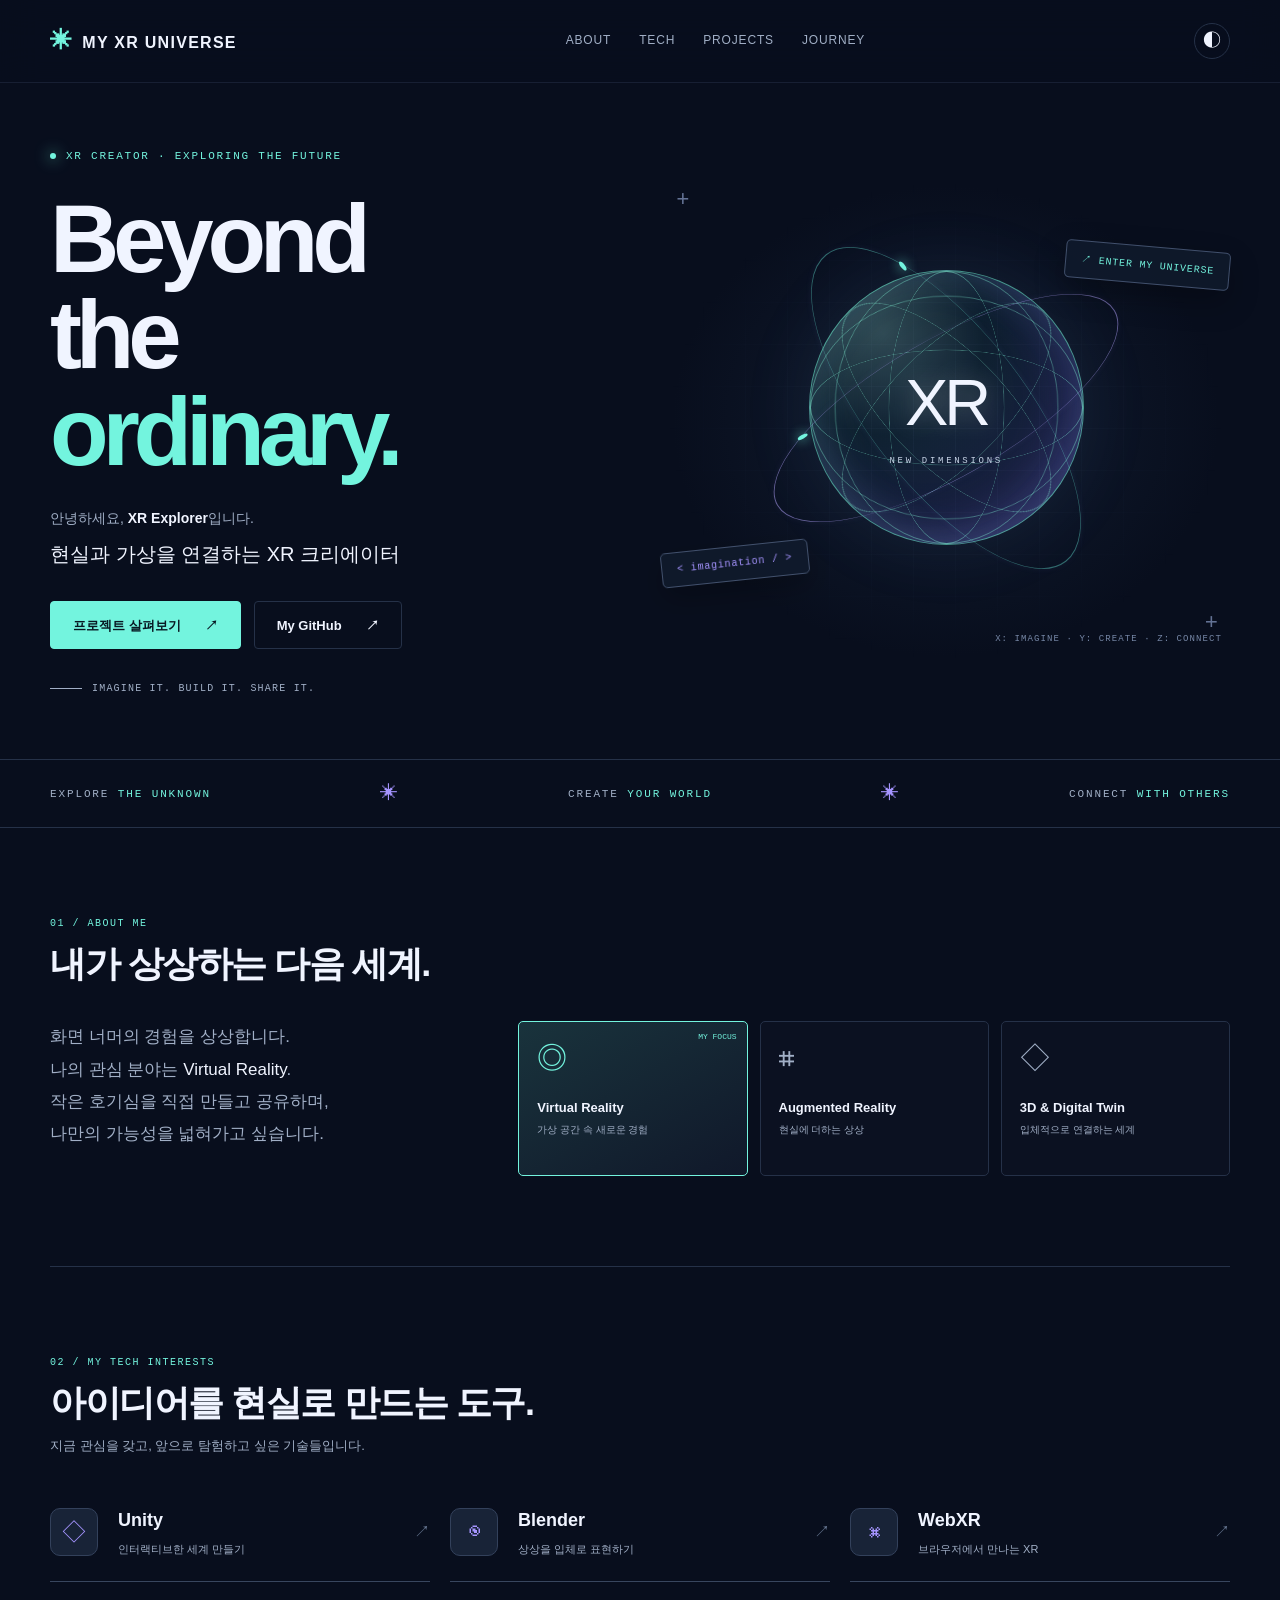
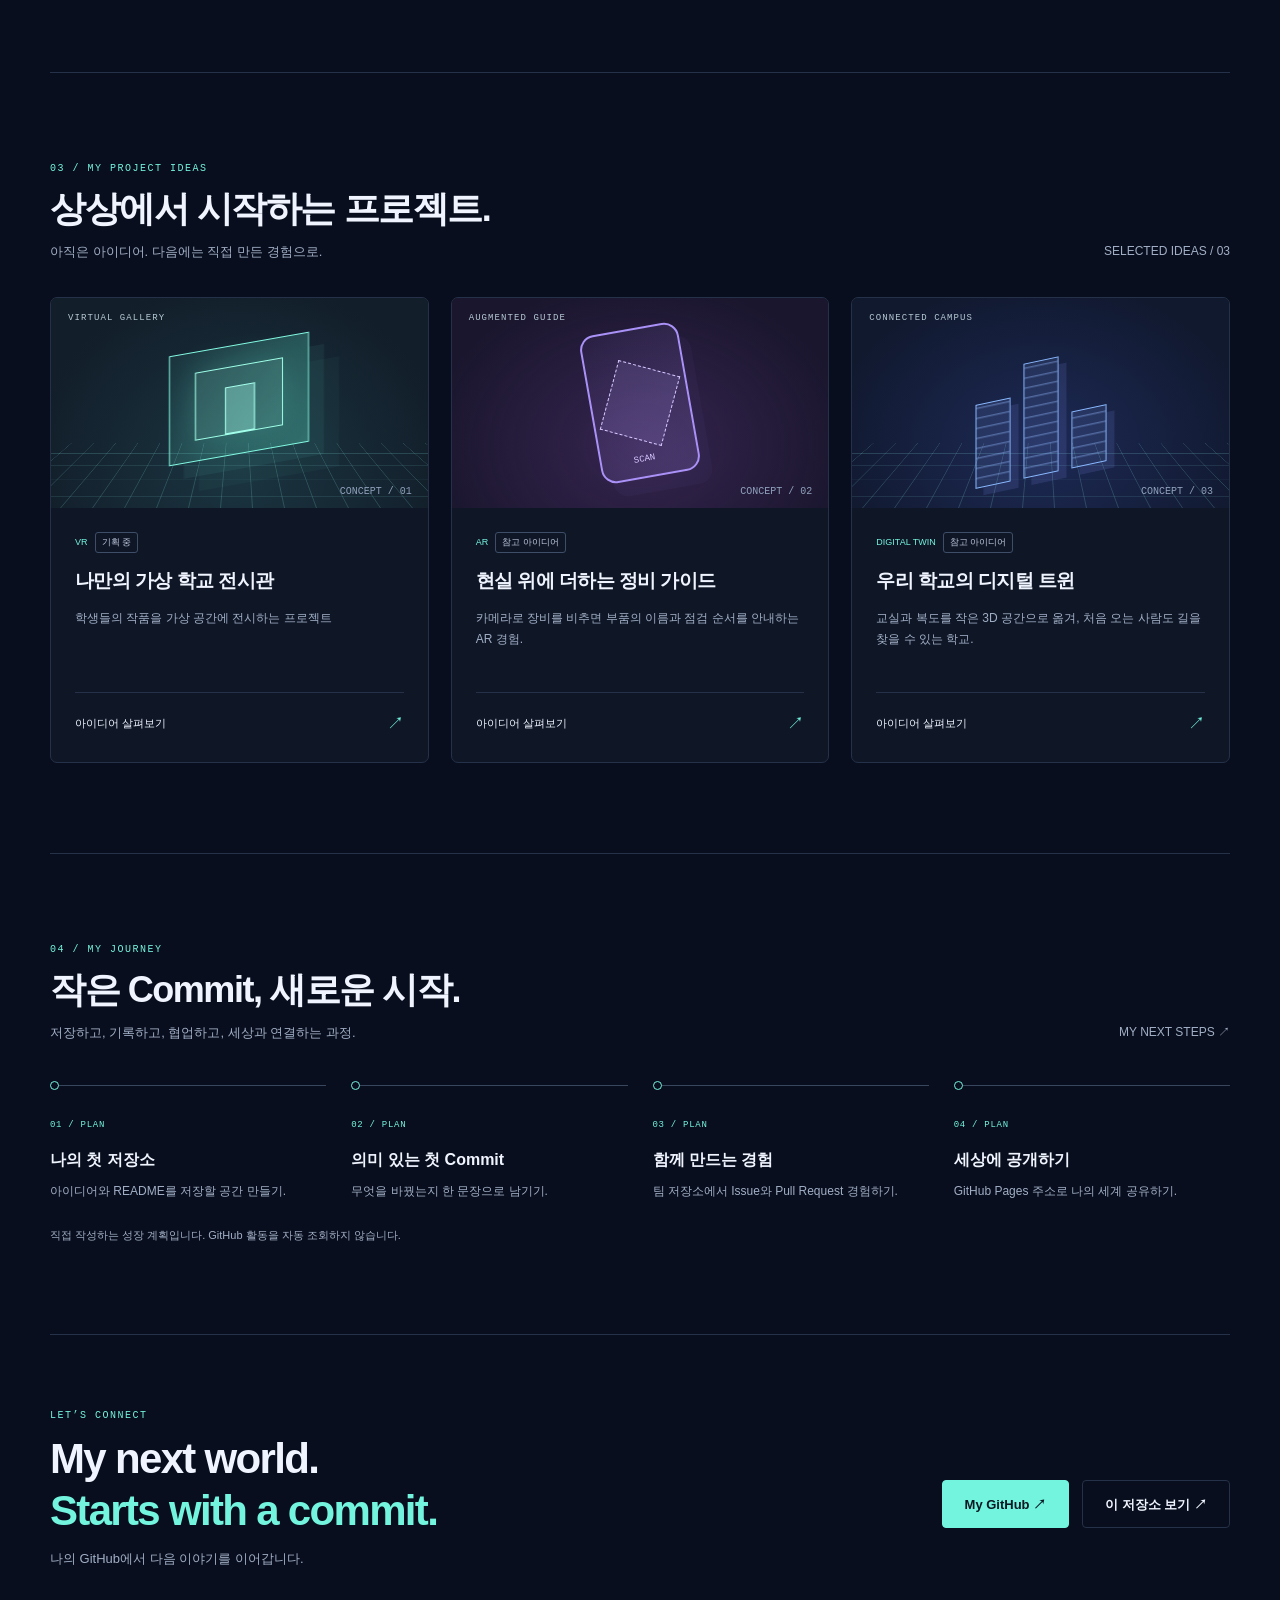
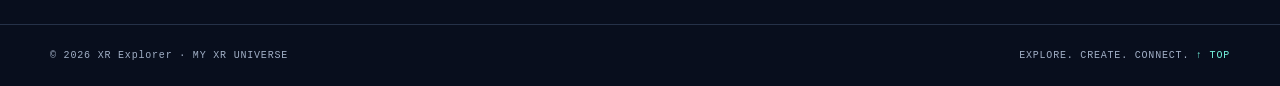
==== index.html @ 30c6e1af "Add XR portfolio templates and 50-minute GitHub lab guides" ====
<!DOCTYPE html>
<html lang="ko">
<head>
<meta charset="UTF-8">
<meta name="viewport" content="width=device-width, initial-scale=1">
<title>MY XR UNIVERSE | XR Creator Portfolio</title>
<meta name="description" content="상상을 만들고 공유하는 XR 크리에이터의 포트폴리오">
<meta name="theme-color" content="#080e1d">
<script>
// ===== 학생 수정 영역: 아래 6개 항목만 바꾸세요 =====
// 따옴표와 쉼표는 남겨두세요. 실명·연락처 대신 닉네임을 사용합니다.
const MY_PROFILE = {
  // ① 나의 닉네임
  nickname: "XR Explorer",
  // ② 한 줄 자기소개
  tagline: "현실과 가상을 연결하는 XR 크리에이터",
  // ③ 관심 분야: "VR", "AR", "3D" 중 하나
  focus: "VR",
  // ④ 관심 있는 기술 3가지
  tech: ["Unity", "Blender", "WebXR"],
  // ⑤ 만들고 싶은 프로젝트: 제목, 설명, 현재 상태
  project: {
    title: "나만의 가상 학교 전시관",
    description: "학생들의 작품을 가상 공간에 전시하는 프로젝트",
    status: "기획 중"
  },
  // ⑥ 나의 GitHub 사용자명 (주소 전체가 아니라 아이디만)
  githubUsername: "chloeisLovely"
};
// ===== 필수 수정 끝! 아래 코드는 그대로 사용하세요 =====
</script>
<style>

:root{--bg:#080e1d;--panel:#10192c;--line:#253148;--text:#f0f4ff;--muted:#a1afc6;--accent:#73f4de;--violet:#a594ff;--glow:rgba(115,244,222,.16);--max:1180px;color-scheme:dark}
*{box-sizing:border-box}html{scroll-behavior:smooth;scroll-padding-top:100px}body{margin:0;background:var(--bg);color:var(--text);font-family:Inter,'Segoe UI','Noto Sans KR',Arial,sans-serif;line-height:1.65}button,a{-webkit-tap-highlight-color:transparent}a{color:inherit;text-decoration:none}button{font:inherit;color:inherit;cursor:pointer}button:disabled{cursor:default}a:focus-visible,button:focus-visible{outline:3px solid var(--accent);outline-offset:6px}::selection{background:var(--accent);color:var(--bg)}.wrap{width:min(var(--max),calc(100% - 96px));margin:auto}.skip{position:fixed;top:-80px;left:20px;background:var(--accent);color:#080e1d;padding:12px;z-index:100}.skip:focus{top:12px}header{position:sticky;top:0;z-index:20;border-bottom:1px solid #26304688;background:#080e1dee;backdrop-filter:blur(18px)}.nav{display:flex;align-items:center;justify-content:space-between;height:82px;gap:24px}.brand{font-size:16px;font-weight:800;letter-spacing:.08em;white-space:nowrap}.brand b{color:var(--accent);margin-right:9px;font-size:22px}.navlinks{display:flex;align-items:center;gap:28px;font-size:12px;letter-spacing:.07em;color:var(--muted)}.navlinks a:hover{color:var(--accent)}.nav-end{display:flex;align-items:center;gap:14px}.theme{background:transparent;border:1px solid var(--line);border-radius:50%;width:36px;height:36px;font-size:18px}.theme:hover{border-color:var(--accent)}.menu{display:none;background:none;border:1px solid var(--line);padding:7px 12px;border-radius:5px}.hero{min-height:660px;position:relative;display:grid;grid-template-columns:1.04fr 1fr;align-items:center;gap:20px;padding-top:65px;padding-bottom:65px}.eyebrow{font:11px/1.5 ui-monospace,monospace;letter-spacing:.16em;text-transform:uppercase;color:var(--accent);display:flex;align-items:center;gap:10px}.dot{display:inline-block;width:6px;height:6px;border-radius:50%;background:var(--accent);box-shadow:0 0 15px var(--accent)}.hero h1{font-size:clamp(62px,7.5vw,100px);letter-spacing:-.065em;line-height:1.01;margin:26px 0 26px;font-weight:850}.hero h1 span{display:block;color:var(--accent)}.intro{font-size:14px;color:var(--muted);margin:0 0 7px}.intro strong{color:var(--text);font-weight:600;overflow-wrap:anywhere}.tagline{font-size:20px;max-width:440px;line-height:1.7;word-break:keep-all;overflow-wrap:anywhere;margin:0}.actions{display:flex;flex-wrap:wrap;gap:13px;margin-top:30px}.btn{display:inline-flex;align-items:center;justify-content:center;gap:24px;min-height:48px;padding:12px 22px;border:1px solid var(--line);border-radius:4px;font-size:13px;font-weight:650;background:transparent}.btn.primary{background:var(--accent);border-color:var(--accent);color:#081923}.btn:hover{transform:translateY(-2px);border-color:var(--accent)}.hero-caption{display:flex;align-items:center;gap:10px;color:var(--muted);font:10px ui-monospace,monospace;margin-top:34px;letter-spacing:.12em}.hero-caption i{width:32px;height:1px;background:var(--muted)}
.visual{position:relative;height:490px;isolation:isolate;background:radial-gradient(ellipse at 50% 50%,#243a5855,transparent 68%)}.visual:before{content:'';position:absolute;inset:0;background-image:linear-gradient(#53658918 1px,transparent 1px),linear-gradient(90deg,#53658918 1px,transparent 1px);background-size:42px 42px;mask-image:radial-gradient(ellipse,#000,transparent 70%)}.orb{width:275px;height:275px;position:absolute;top:94px;left:50%;margin-left:-137px;border:1px solid #78ffdf88;border-radius:50%;background:radial-gradient(circle at 27% 23%,#a9fff037,#1e8f8612 35%,#7170ff17 65%,#9384fa43);box-shadow:inset -18px -10px 50px #7063ed30,inset 12px 5px 45px #9fffdf22,0 0 75px #6598d218;animation:float 7s ease-in-out infinite}.meridian{position:absolute;inset:0;border:1px solid #8affdf65;border-radius:50%}.meridian:nth-child(1){transform:rotateY(35deg)}.meridian:nth-child(2){transform:rotateY(65deg)}.meridian:nth-child(3){transform:rotateX(35deg)}.meridian:nth-child(4){transform:rotateX(65deg)}.meridian:nth-child(5){transform:rotate(45deg) rotateY(65deg)}.meridian:nth-child(6){transform:rotate(-45deg) rotateY(65deg)}.orbit{position:absolute;left:50%;top:50%;width:390px;height:390px;margin:-195px;border:1px solid #b4a5ff88;border-radius:50%;transform:rotate(-30deg) scaleY(.35);box-shadow:0 0 12px #aaa0ff10}.orbit.second{transform:rotate(52deg) scaleY(.4);border-color:#6bf1de66}.orbit:after{content:'';position:absolute;left:50px;top:55px;width:11px;height:11px;border-radius:50%;background:var(--accent);box-shadow:0 0 18px var(--accent)}.orb-core{position:absolute;inset:70px;display:grid;place-content:center;text-align:center;font-weight:300;font-size:65px;letter-spacing:-.06em;text-shadow:0 0 25px #ffffff44}.orb-core small{font:9px ui-monospace,monospace;letter-spacing:.3em;color:#c7d4e6}.floating{position:absolute;border:1px solid #41506c;background:#101a2ce6;padding:11px 15px;border-radius:5px;box-shadow:0 12px 30px #0004;font:10px ui-monospace,monospace;letter-spacing:.08em}.float-a{top:70px;right:0;transform:rotate(5deg);color:var(--accent)}.float-b{bottom:85px;left:0;transform:rotate(-6deg);color:var(--violet)}.coordinate{position:absolute;bottom:22px;right:8px;font:9px ui-monospace,monospace;letter-spacing:.12em;color:#7687a6}.cross{position:absolute;font:22px monospace;color:#637294}.cross.one{top:12px;left:15px}.cross.two{bottom:30px;right:12px}.ribbon{border-top:1px solid var(--line);border-bottom:1px solid var(--line);padding:23px 0}.ribbon .wrap{display:flex;justify-content:space-between;align-items:center;gap:15px;font:11px ui-monospace,monospace;letter-spacing:.17em;color:var(--muted)}.ribbon b{color:var(--accent);font-weight:400}.ribbon .star{color:var(--violet);font-size:18px}.section{padding:90px 0;border-bottom:1px solid var(--line)}.section-top{display:flex;align-items:flex-end;justify-content:space-between;gap:25px;margin-bottom:35px}.section-id{font:10px ui-monospace,monospace;letter-spacing:.15em;color:var(--accent);margin-bottom:12px}h2{font-size:36px;letter-spacing:-.04em;line-height:1.25;margin:0;font-weight:650}.section-sub{font-size:13px;color:var(--muted);margin:10px 0 0;word-break:keep-all}.text-link{font-size:12px;white-space:nowrap;color:var(--muted)}.text-link:hover{color:var(--accent)}.about-layout{display:grid;grid-template-columns:.85fr 1.5fr;gap:65px}.about-copy{font-size:17px;line-height:1.9;color:var(--muted);word-break:keep-all;margin:0}.about-copy em{font-style:normal;color:var(--text)}.focus-grid{display:grid;grid-template-columns:repeat(3,1fr);gap:12px}.focus-card{border:1px solid var(--line);border-radius:5px;min-height:155px;padding:23px 18px;background:#10182a66;position:relative}.focus-card.active{border-color:var(--accent);background:linear-gradient(150deg,var(--glow),#10182a)}.focus-symbol{font:30px/1 ui-monospace,monospace;color:var(--muted);margin-bottom:22px}.active .focus-symbol{color:var(--accent)}.focus-card h3{margin:0;font-size:13px}.focus-card p{margin:3px 0 0;color:var(--muted);font-size:10px}.focus-label{position:absolute;right:10px;top:10px;font:8px ui-monospace,monospace;color:var(--accent)}.tech-row{display:grid;grid-template-columns:repeat(3,1fr);gap:20px}.tech-item{display:flex;align-items:center;gap:20px;border-bottom:1px solid #38465e;padding:14px 0 23px;min-width:0}.tech-icon{flex:0 0 48px;height:48px;background:#182337;border:1px solid #33415b;display:grid;place-items:center;font:24px ui-monospace,monospace;color:var(--violet);border-radius:10px}.tech-item h3{font-size:18px;margin:0;overflow-wrap:anywhere}.tech-item p{font-size:11px;margin:4px 0 0;color:var(--muted)}.tech-item .arrow{margin-left:auto;color:#667691}.projects{display:grid;grid-template-columns:repeat(3,1fr);gap:22px}.project{border:1px solid var(--line);background:#0f1727;border-radius:7px;overflow:hidden;min-width:0}.project:hover{border-color:#6b7d9d}.project-art{height:210px;position:relative;overflow:hidden;background:radial-gradient(ellipse at 50% 80%,#2b636d55,transparent 80%),#121e2a}.art-grid{position:absolute;inset:30% -40% -70%;background-image:linear-gradient(#7cd9da35 1px,transparent 1px),linear-gradient(90deg,#7cd9da35 1px,transparent 1px);background-size:32px 32px;transform:perspective(250px) rotateX(50deg)}.room{position:absolute;left:50%;top:46px;width:140px;height:110px;transform:translateX(-50%) skewY(-10deg);border:1px solid #83fae2;background:linear-gradient(120deg,#65e3d211,#63f1d255);box-shadow:15px 15px 0 #6ee8de10,30px 30px 0 #6ee8de08}.room:before{content:'';position:absolute;inset:20px 25px;border:1px solid #9effe7;background:#9effe722;box-shadow:0 0 30px #73f4de30}.room:after{content:'';position:absolute;top:40px;left:55px;width:28px;height:45px;background:#a6ffed55;border:1px solid #a6ffed}.art-label{position:absolute;left:17px;top:15px;font:9px ui-monospace,monospace;letter-spacing:.12em;color:#b6c9d4}.art-number{position:absolute;bottom:11px;right:16px;font:10px ui-monospace,monospace;color:#90a1bc}.art-ar{background:radial-gradient(ellipse at 50% 70%,#6c419155,transparent 80%),#1a162e}.scanner{position:absolute;left:50%;top:30px;transform:translateX(-50%) rotate(-10deg);width:100px;height:150px;border:2px solid #aa91f8;border-radius:15px;background:linear-gradient(135deg,#8564cf11,#aa91f833);box-shadow:10px 15px 0 #a38aff09}.scanner:before{content:'';position:absolute;inset:37px 16px;border:1px dashed #d7c8ff;transform:rotate(25deg);background:#b39cf522}.scanner:after{content:'SCAN';position:absolute;bottom:12px;left:32px;font:9px monospace;color:#d7c8ff}.art-twin{background:radial-gradient(ellipse at 50% 70%,#344aa255,transparent 80%),#11192f}.city{position:absolute;left:50%;top:62px;display:flex;align-items:flex-end;gap:13px;transform:translateX(-50%) skewY(-12deg)}.city i{display:block;width:35px;height:84px;border:1px solid #89b8ff;background:repeating-linear-gradient(0deg,#7b9df322 0 8px,#91b8ff77 9px 10px);box-shadow:8px 8px 0 #8796ff22}.city i:nth-child(2){height:115px}.city i:nth-child(3){height:57px}.project-body{padding:24px}.project-meta{display:flex;align-items:center;gap:7px;font-size:9px;color:var(--accent);margin-bottom:14px}.badge{border:1px solid #3e4e68;border-radius:3px;padding:2px 6px;color:#c1cbe0}.project h3{font-size:19px;letter-spacing:-.03em;margin:0 0 12px;overflow-wrap:anywhere;line-height:1.5}.project p{font-size:12px;line-height:1.8;color:var(--muted);margin:0;min-height:64px;overflow-wrap:anywhere}.project button{display:flex;align-items:center;justify-content:space-between;width:100%;border:none;background:transparent;border-top:1px solid var(--line);padding:17px 0 0;margin-top:20px;font-size:11px}.project button span{color:var(--accent);font-size:17px}.journey{display:grid;grid-template-columns:repeat(4,1fr);gap:25px;margin-top:42px}.step{border-top:1px solid #38465e;padding-top:23px;position:relative}.step:before{content:'';width:7px;height:7px;background:var(--bg);border:1px solid var(--accent);border-radius:50%;position:absolute;top:-5px;left:0}.step small{font:9px ui-monospace,monospace;color:var(--accent);letter-spacing:.08em}.step h3{font-size:16px;margin:12px 0 8px}.step p{font-size:12px;color:var(--muted);margin:0}.journey-note{margin:24px 0 0;font-size:11px;color:var(--muted)}.connect{padding:75px 0 55px;display:flex;justify-content:space-between;align-items:center;gap:30px}.connect h2{font-size:42px}.connect h2 span{color:var(--accent)}footer{padding:25px 0;border-top:1px solid var(--line)}.footer-inner{display:flex;justify-content:space-between;gap:20px;color:var(--muted);font:10px ui-monospace,monospace;letter-spacing:.08em}.footer-inner a{color:var(--accent)}dialog{width:min(540px,calc(100% - 32px));padding:34px;border:1px solid #52617c;border-radius:12px;background:#111b2e;color:var(--text);box-shadow:0 25px 120px #000a}dialog::backdrop{background:#030713c9;backdrop-filter:blur(6px)}dialog h2{font-size:26px;overflow-wrap:anywhere;margin:15px 0}dialog p{color:var(--muted);font-size:14px;overflow-wrap:anywhere}.dialog-close{float:right;background:none;border:1px solid var(--line);width:36px;height:36px;border-radius:50%;font-size:20px}.dialog-kicker{color:var(--accent);font:10px monospace;letter-spacing:.1em}.toast{position:fixed;bottom:24px;left:50%;transform:translateX(-50%);z-index:50;background:#e8fff9;color:#102823;padding:12px 20px;border-radius:6px;font-size:13px;max-width:calc(100% - 32px);box-shadow:0 8px 30px #0006}.toast:empty{display:none}noscript{display:block;padding:20px;color:#ffd59c;border:1px solid #a97c41}.theme-violet{--accent:#beacff;--violet:#73f4de;--glow:rgba(190,172,255,.16)}.theme-sunset{--accent:#ffc797;--violet:#f89cc7;--glow:rgba(255,199,151,.16)}@keyframes float{0%,100%{transform:translateY(0) rotate(-8deg)}50%{transform:translateY(-15px) rotate(4deg)}}
@media(min-width:1500px){.hero{min-height:720px}}@media(max-width:1000px){.wrap{width:calc(100% - 56px)}.navlinks{gap:17px}.hero{min-height:610px}.hero h1{font-size:76px}.visual{transform:scale(.88);transform-origin:center}.about-layout{gap:30px;grid-template-columns:1fr 1.4fr}.project-body{padding:18px}.project h3{font-size:17px}.tagline{font-size:18px}}
@media(max-width:760px){.wrap{width:calc(100% - 40px)}.nav{height:68px;gap:8px}.brand{font-size:13px}.brand b{font-size:19px}.menu{display:block;font-size:11px;white-space:nowrap;flex-shrink:0}.navlinks{display:none;position:absolute;top:68px;left:0;right:0;background:#0c1425;padding:22px;flex-wrap:wrap;border-bottom:1px solid var(--line)}.navlinks.open{display:flex}.hero{grid-template-columns:1fr;padding-top:48px;padding-bottom:20px;gap:0;min-height:auto}.hero h1{font-size:clamp(54px,17vw,94px);margin:24px 0}.tagline{max-width:440px;font-size:18px}.visual{height:380px;overflow:hidden;transform:scale(.88);width:100%;max-width:480px;justify-self:center;margin-top:5px}.orb{top:45px}.float-a{top:28px;right:2px}.float-b{bottom:45px;left:0}.coordinate{bottom:0}.ribbon .wrap{font-size:8px;letter-spacing:.09em}.ribbon .star{font-size:14px}.ribbon .last{display:none}.section{padding:57px 0}.section-top{align-items:flex-start;gap:15px}h2{font-size:29px}.about-layout{grid-template-columns:1fr;gap:24px}.about-copy{font-size:15px}.focus-grid{gap:8px}.focus-card{padding:21px 11px;min-height:147px}.focus-card h3{font-size:11px}.focus-card p{font-size:9px}.focus-label{font-size:7px}.tech-row{grid-template-columns:1fr;gap:6px}.tech-item{padding:15px 0}.projects{grid-template-columns:1fr;gap:22px}.project-art{height:230px}.project-body{padding:24px}.project h3{font-size:21px}.project p{font-size:13px;min-height:0}.project button{font-size:13px}.journey{grid-template-columns:1fr 1fr;row-gap:32px}.connect{flex-direction:column;align-items:flex-start;padding:55px 0}.connect h2{font-size:36px}.footer-inner{font-size:9px;flex-wrap:wrap}.text-link{font-size:10px}.theme{width:32px;height:32px}.nav-end{gap:9px}}
@media(prefers-reduced-motion:reduce){html{scroll-behavior:auto}*,*:before,*:after{animation:none!important;transition:none!important}.btn:hover{transform:none}}

</style>
</head>
<body>

<a class="skip" href="#main">본문으로 바로가기</a>
<header><div class="wrap nav"><a class="brand" href="#main" aria-label="MY XR UNIVERSE 홈"><b>✳</b>MY XR UNIVERSE</a><nav class="navlinks" id="navigation" aria-label="주요 메뉴"><a href="#about">ABOUT</a><a href="#tech">TECH</a><a href="#projects">PROJECTS</a><a href="#journey">JOURNEY</a></nav><div class="nav-end"><button class="theme" id="theme" aria-label="색상 테마 변경: 현재 시안" title="색상 테마 변경">◐</button><button class="menu" id="menu" aria-controls="navigation" aria-expanded="false">메뉴 +</button></div></div></header>
<main id="main"><noscript>이 포트폴리오는 JavaScript를 켜야 개인화된 내용과 프로젝트 상세 보기를 사용할 수 있습니다.</noscript>
<section class="hero wrap" aria-labelledby="hero-title"><div><div class="eyebrow"><i class="dot"></i>XR CREATOR · EXPLORING THE FUTURE</div><h1 id="hero-title">Beyond<br>the <span>ordinary.</span></h1><p class="intro">안녕하세요, <strong id="nickname">XR Explorer</strong>입니다.</p><p class="tagline" id="tagline">현실과 가상을 연결하는 XR 크리에이터</p><div class="actions"><a class="btn primary" href="#projects">프로젝트 살펴보기 <span>↗</span></a><a class="btn github-link" href="#connect">My GitHub <span>↗</span></a></div><div class="hero-caption"><i></i>IMAGINE IT. BUILD IT. SHARE IT.</div></div>
<div class="visual" role="img" aria-label="빛나는 궤도와 와이어프레임 구체로 표현한 XR 세계"><span class="cross one">+</span><span class="cross two">+</span><div class="orb"><i class="meridian"></i><i class="meridian"></i><i class="meridian"></i><i class="meridian"></i><i class="meridian"></i><i class="meridian"></i><div class="orbit"></div><div class="orbit second"></div><div class="orb-core">XR<small>NEW DIMENSIONS</small></div></div><div class="floating float-a">↗ ENTER MY UNIVERSE</div><div class="floating float-b">&lt; imagination / &gt;</div><div class="coordinate">X: IMAGINE · Y: CREATE · Z: CONNECT</div></div></section>
<div class="ribbon" aria-hidden="true"><div class="wrap"><span>EXPLORE <b>THE UNKNOWN</b></span><span class="star">✳</span><span>CREATE <b>YOUR WORLD</b></span><span class="star">✳</span><span class="last">CONNECT <b>WITH OTHERS</b></span></div></div>
<section class="section wrap" id="about"><div class="section-top"><div><div class="section-id">01 / ABOUT ME</div><h2>내가 상상하는 다음 세계.</h2></div></div><div class="about-layout"><p class="about-copy">화면 너머의 경험을 상상합니다.<br>나의 관심 분야는 <em id="focus-name">Virtual Reality</em>.<br>작은 호기심을 직접 만들고 공유하며,<br>나만의 가능성을 넓혀가고 싶습니다.</p><div class="focus-grid"><article class="focus-card" data-focus="VR"><div class="focus-symbol">◎</div><h3>Virtual Reality</h3><p>가상 공간 속 새로운 경험</p></article><article class="focus-card" data-focus="AR"><div class="focus-symbol">⌗</div><h3>Augmented Reality</h3><p>현실에 더하는 상상</p></article><article class="focus-card" data-focus="3D"><div class="focus-symbol">◇</div><h3>3D & Digital Twin</h3><p>입체적으로 연결하는 세계</p></article></div></div></section>
<section class="section wrap" id="tech"><div class="section-top"><div><div class="section-id">02 / MY TECH INTERESTS</div><h2>아이디어를 현실로 만드는 도구.</h2><p class="section-sub">지금 관심을 갖고, 앞으로 탐험하고 싶은 기술들입니다.</p></div></div><div class="tech-row" id="tech-list"></div></section>
<section class="section wrap" id="projects"><div class="section-top"><div><div class="section-id">03 / MY PROJECT IDEAS</div><h2>상상에서 시작하는 프로젝트.</h2><p class="section-sub">아직은 아이디어. 다음에는 직접 만든 경험으로.</p></div><span class="text-link">SELECTED IDEAS / 03</span></div><div class="projects" id="project-list"></div></section>
<section class="section wrap" id="journey"><div class="section-top"><div><div class="section-id">04 / MY JOURNEY</div><h2>작은 Commit, 새로운 시작.</h2><p class="section-sub">저장하고, 기록하고, 협업하고, 세상과 연결하는 과정.</p></div><span class="text-link">MY NEXT STEPS ↗</span></div><div class="journey" id="journey-list"></div><p class="journey-note">직접 작성하는 성장 계획입니다. GitHub 활동을 자동 조회하지 않습니다.</p></section>
<section class="connect wrap" id="connect"><div><div class="section-id">LET’S CONNECT</div><h2>My next world.<br><span>Starts with a commit.</span></h2><p class="section-sub" id="github-note">나의 GitHub에서 다음 이야기를 이어갑니다.</p></div><div class="actions"><a class="btn primary github-link" href="#connect">My GitHub ↗</a><a class="btn repo-link" href="#connect">이 저장소 보기 ↗</a></div></section></main>
<footer><div class="wrap footer-inner"><span>© <span id="year"></span> <span id="footer-name">XR Explorer</span> · MY XR UNIVERSE</span><span>EXPLORE. CREATE. CONNECT. <a href="#main" aria-label="맨 위로">↑ TOP</a></span></div></footer>
<dialog id="project-dialog" aria-labelledby="dialog-title"><button class="dialog-close" id="close-dialog" aria-label="프로젝트 상세 닫기">×</button><div class="dialog-kicker" id="dialog-meta"></div><h2 id="dialog-title"></h2><p id="dialog-description"></p><p><strong>첫 번째 작은 실험</strong></p><p id="dialog-next"></p><p class="section-sub" id="dialog-note"></p><button class="btn" id="dialog-done">확인했어요 ↗</button></dialog>
<div class="toast" id="toast" role="status" aria-live="polite"></div>

<script>

(() => {
'use strict';
const $ = (id) => document.getElementById(id);
const raw = typeof MY_PROFILE === 'object' && MY_PROFILE ? MY_PROFILE : {};
const text = (v, fallback) => typeof v === 'string' && v.trim() ? v.trim() : fallback;
const nickname = text(raw.nickname, 'XR Explorer');
const focus = text(raw.focus,'VR').toUpperCase();
const kinds = {VR:'Virtual Reality',AR:'Augmented Reality','3D':'3D & Digital Twin','디지털 트윈':'3D & Digital Twin'};
$('nickname').textContent = $('footer-name').textContent = nickname;
$('tagline').textContent = text(raw.tagline,'현실과 가상을 연결하는 XR 크리에이터');
$('focus-name').textContent = kinds[focus] || text(raw.focus,'VR');
$('year').textContent = new Date().getFullYear();
document.title = nickname + ' | MY XR UNIVERSE';
document.querySelector('meta[name="description"]').content = nickname + ' — ' + $('tagline').textContent;
document.querySelectorAll('[data-focus]').forEach(card => {
  const active = card.dataset.focus === (focus === '디지털 트윈' ? '3D' : focus);
  card.classList.toggle('active',active);
  if(active){const label=document.createElement('span');label.className='focus-label';label.textContent='MY FOCUS';card.append(label);}
});
const toolsInfo = {Unity:['◇','인터랙티브한 세계 만들기'],Blender:['◉','상상을 입체로 표현하기'],WebXR:['⌘','브라우저에서 만나는 XR'],Python:['>_','데이터와 아이디어 연결하기'],'A-Frame':['△','웹에서 3D 공간 만들기']};
const tech = Array.isArray(raw.tech) && raw.tech.length ? raw.tech : ['Unity','Blender','WebXR'];
tech.slice(0,3).forEach((item)=>{const name=text(item,'새로운 기술');const info=toolsInfo[name]||['✧','앞으로 탐험할 관심 기술'];const el=document.createElement('article');el.className='tech-item';const icon=document.createElement('div');icon.className='tech-icon';icon.textContent=info[0];icon.setAttribute('aria-hidden','true');const copy=document.createElement('div');const h=document.createElement('h3');h.textContent=name;const p=document.createElement('p');p.textContent=info[1];copy.append(h,p);const arrow=document.createElement('span');arrow.className='arrow';arrow.textContent='↗';el.append(icon,copy,arrow);$('tech-list').append(el);});
const p = raw.project && typeof raw.project==='object' ? raw.project : {};
const projects = [
 {category:focus,title:text(p.title,'나만의 가상 학교 전시관'),description:text(p.description,'학생들의 작품을 가상 공간에 전시하는 프로젝트'),status:text(p.status,'기획 중'),note:'직접 작성한 프로젝트 아이디어입니다. 실제 제작 상태에 맞게 설명을 수정하세요.',next:'누가 사용할지 한 명을 정하고, 꼭 필요한 장면 하나를 스케치해 보세요.',art:'vr'},
 {category:'AR',title:'현실 위에 더하는 정비 가이드',description:'카메라로 장비를 비추면 부품의 이름과 점검 순서를 안내하는 AR 경험.',status:'참고 아이디어',note:'수업용 기본 예시입니다. 학생의 완성 작품이 아닙니다.',next:'안내할 장비 하나를 고르고, 화면에 표시할 정보 세 가지를 적어 보세요.',art:'ar'},
 {category:'DIGITAL TWIN',title:'우리 학교의 디지털 트윈',description:'교실과 복도를 작은 3D 공간으로 옮겨, 처음 오는 사람도 길을 찾을 수 있는 학교.',status:'참고 아이디어',note:'수업용 기본 예시입니다. 학생의 완성 작품이 아닙니다.',next:'교실 하나의 구조를 관찰하고, 기본 도형으로 표현해 보세요.',art:'twin'}
];
const arts={vr:'<div class="art-grid"></div><div class="room"></div>',ar:'<div class="scanner"></div>',twin:'<div class="art-grid"></div><div class="city"><i></i><i></i><i></i></div>'};
projects.forEach((project,i)=>{
const card=document.createElement('article');card.className='project';
const art=document.createElement('div');art.className='project-art art-'+project.art;art.setAttribute('aria-hidden','true');art.innerHTML=arts[project.art];const label=document.createElement('span');label.className='art-label';label.textContent=['VIRTUAL GALLERY','AUGMENTED GUIDE','CONNECTED CAMPUS'][i];const no=document.createElement('span');no.className='art-number';no.textContent='CONCEPT / 0'+(i+1);art.append(label,no);
const content=document.createElement('div');content.className='project-body';const meta=document.createElement('div');meta.className='project-meta';const cat=document.createElement('span');cat.textContent=project.category;const badge=document.createElement('span');badge.className='badge';badge.textContent=project.status;meta.append(cat,badge);const h=document.createElement('h3');h.textContent=project.title;const desc=document.createElement('p');desc.textContent=project.description;const button=document.createElement('button');button.type='button';button.textContent='아이디어 살펴보기';button.setAttribute('aria-label',project.title+' 상세 보기');const arrow=document.createElement('span');arrow.textContent='↗';button.append(arrow);button.addEventListener('click',()=>{ $('dialog-meta').textContent=project.category+' / '+project.status;$('dialog-title').textContent=project.title;$('dialog-description').textContent=project.description;$('dialog-next').textContent=project.next;$('dialog-note').textContent=project.note;$('project-dialog').showModal(); });content.append(meta,h,desc,button);card.append(art,content);$('project-list').append(card);
});
// 심화: 실제 수행한 뒤에만 label과 description을 성장 기록으로 수정하세요.
const journey = [
 {label:'01 / PLAN',title:'나의 첫 저장소',description:'아이디어와 README를 저장할 공간 만들기.'},
 {label:'02 / PLAN',title:'의미 있는 첫 Commit',description:'무엇을 바꿨는지 한 문장으로 남기기.'},
 {label:'03 / PLAN',title:'함께 만드는 경험',description:'팀 저장소에서 Issue와 Pull Request 경험하기.'},
 {label:'04 / PLAN',title:'세상에 공개하기',description:'GitHub Pages 주소로 나의 세계 공유하기.'}
];
journey.forEach(s=>{const item=document.createElement('article');item.className='step';const n=document.createElement('small');n.textContent=s.label;const h=document.createElement('h3');h.textContent=s.title;const p=document.createElement('p');p.textContent=s.description;item.append(n,h,p);$('journey-list').append(item);});
let toastTimer;
function toast(message){$('toast').textContent=message;clearTimeout(toastTimer);toastTimer=setTimeout(()=>$('toast').textContent='',5000);}
const username=text(raw.githubUsername,'');
const valid = /^(?!.*--)[a-z\d](?:[a-z\d-]{0,37}[a-z\d])?$/i.test(username) && username!=='my-github-id';
// 저장소 이름을 바꿨다면 아래 한 곳도 수정하세요. 기본 수업에서는 그대로 둡니다.
const REPOSITORY_NAME = 'my-xr-universe';
document.querySelectorAll('.github-link,.repo-link').forEach(a=>{
 if(valid){a.href='https://github.com/'+encodeURIComponent(username)+(a.classList.contains('repo-link')?'/'+encodeURIComponent(REPOSITORY_NAME):'');a.target='_blank';a.rel='noopener noreferrer';}
 else {a.href='#connect';a.addEventListener('click',(e)=>{e.preventDefault();toast('index.html 맨 위의 ⑥ GitHub 사용자명을 먼저 수정해 주세요.');});}
});
if(!valid) $('github-note').textContent='⑥ GitHub 사용자명을 바꾸면 나의 링크가 연결됩니다.';
const themeClasses=['','theme-violet','theme-sunset'];const themeNames=['시안','바이올렛','선셋'];let themeIndex=0;
try { const saved=Number(localStorage.getItem('xr-theme'));if(Number.isInteger(saved)&&saved>=0&&saved<3)themeIndex=saved;} catch(e){}
function applyTheme(){document.body.classList.remove('theme-violet','theme-sunset');if(themeClasses[themeIndex])document.body.classList.add(themeClasses[themeIndex]);$('theme').setAttribute('aria-label','색상 테마 변경: 현재 '+themeNames[themeIndex]);}
applyTheme();$('theme').addEventListener('click',()=>{themeIndex=(themeIndex+1)%3;applyTheme();try{localStorage.setItem('xr-theme',String(themeIndex));}catch(e){}toast(themeNames[themeIndex]+' 테마로 변경했습니다.');});
$('menu').addEventListener('click',()=>{const open=$('menu').getAttribute('aria-expanded')!=='true';$('menu').setAttribute('aria-expanded',String(open));$('navigation').classList.toggle('open',open);});
$('navigation').querySelectorAll('a').forEach(a=>a.addEventListener('click',()=>{$('navigation').classList.remove('open');$('menu').setAttribute('aria-expanded','false');}));
const dialog=$('project-dialog');$('close-dialog').addEventListener('click',()=>dialog.close());$('dialog-done').addEventListener('click',()=>dialog.close());dialog.addEventListener('click',(e)=>{if(e.target===dialog){const r=dialog.getBoundingClientRect();if(e.clientX<r.left||e.clientX>r.right||e.clientY<r.top||e.clientY>r.bottom)dialog.close();}});
})();

</script>
</body>
</html>
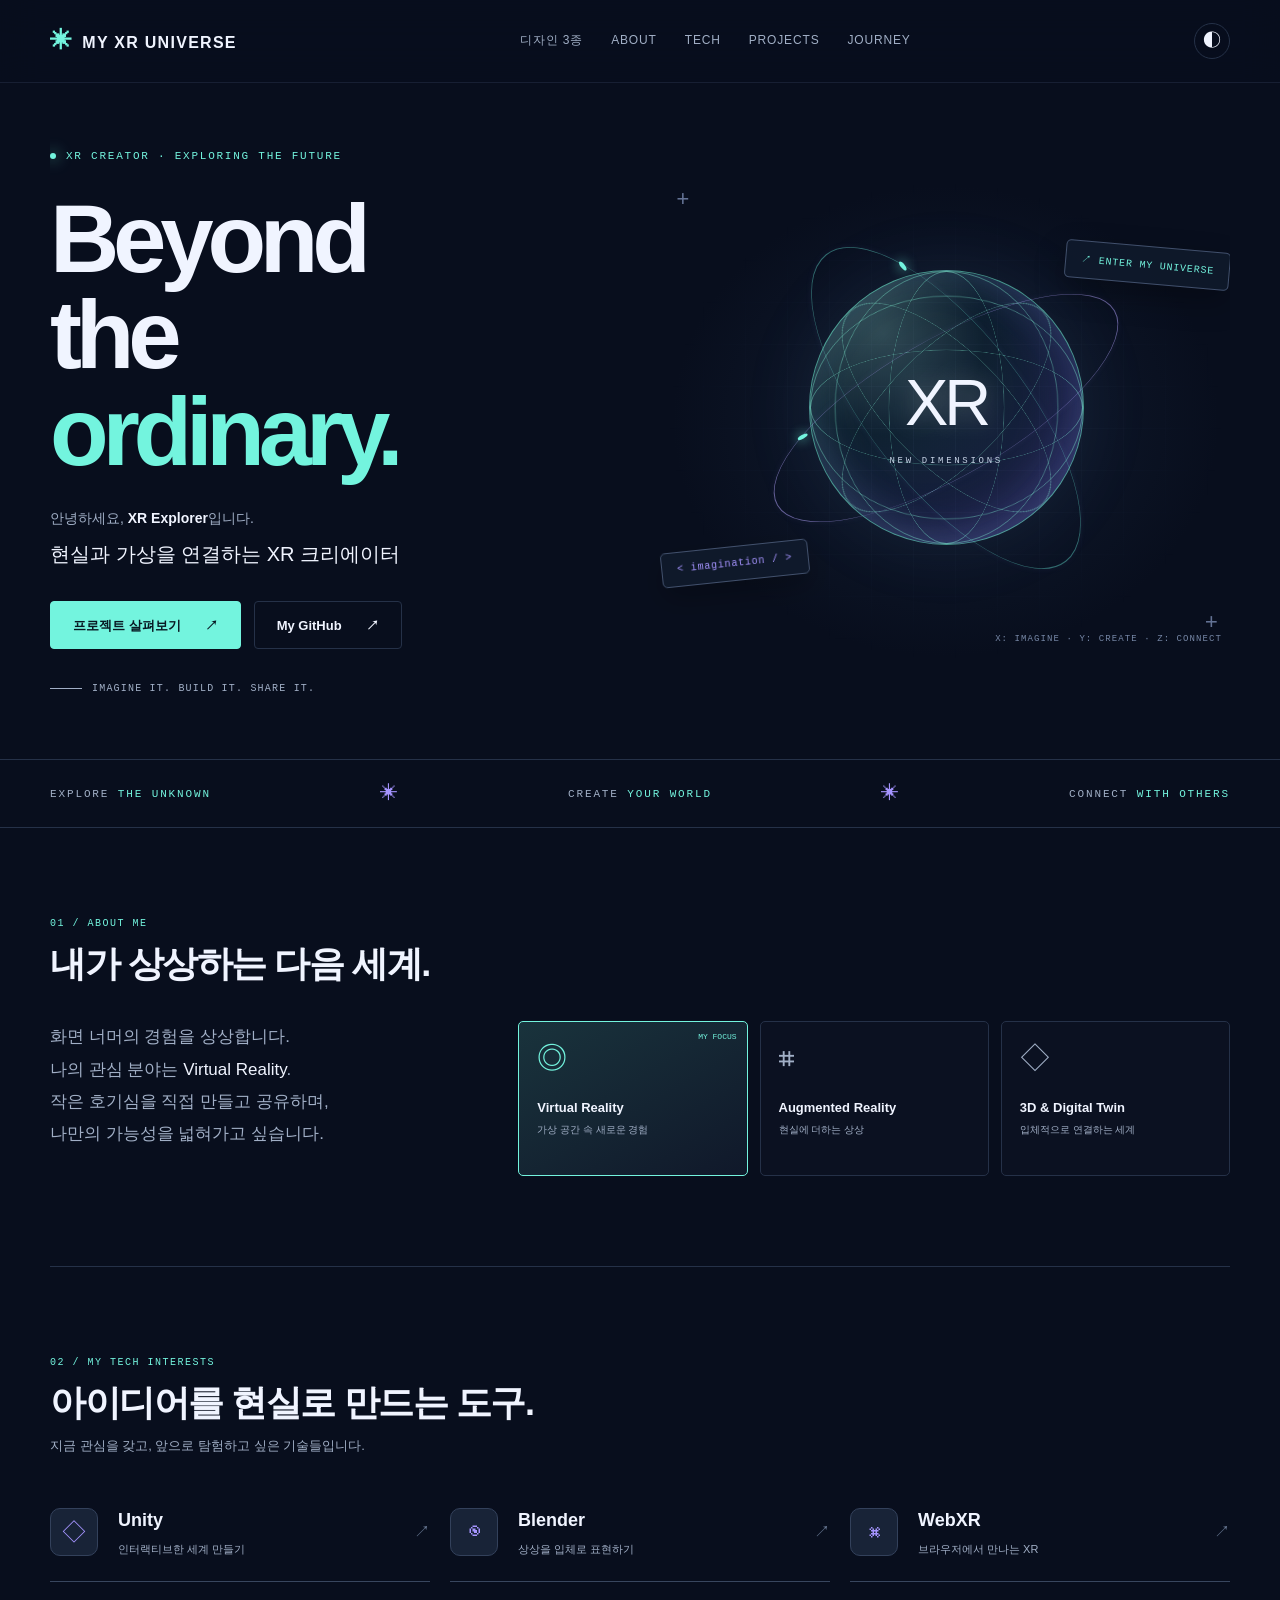
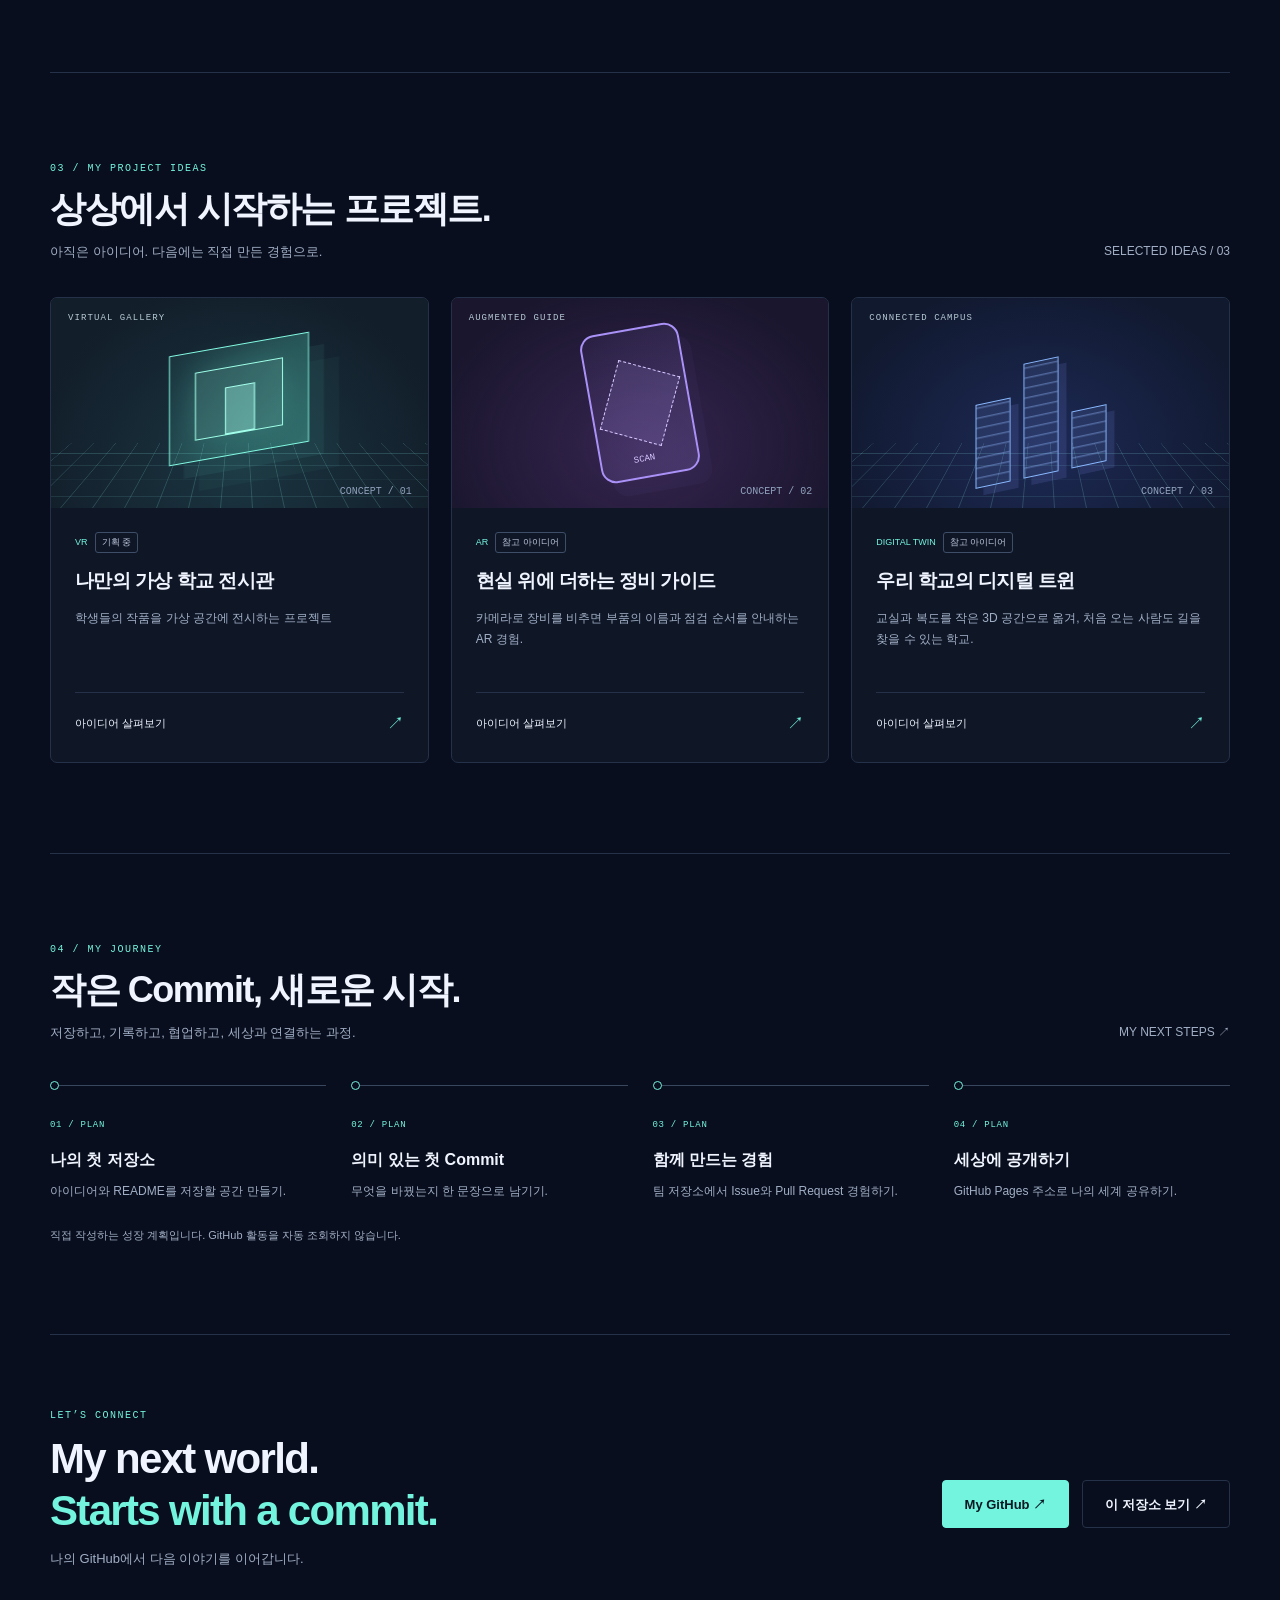
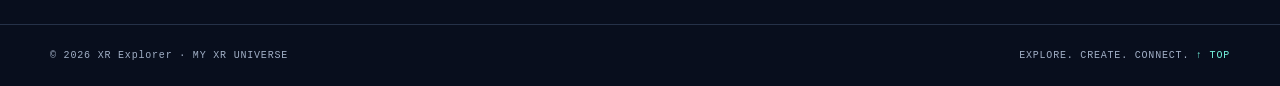
==== commit 2b787744: "Add three portfolio designs with a template picker and shared student workflow" ====
--- a/index.html
+++ b/index.html
@@ -38,12 +38,15 @@
 @media(max-width:760px){.wrap{width:calc(100% - 40px)}.nav{height:68px;gap:8px}.brand{font-size:13px}.brand b{font-size:19px}.menu{display:block;font-size:11px;white-space:nowrap;flex-shrink:0}.navlinks{display:none;position:absolute;top:68px;left:0;right:0;background:#0c1425;padding:22px;flex-wrap:wrap;border-bottom:1px solid var(--line)}.navlinks.open{display:flex}.hero{grid-template-columns:1fr;padding-top:48px;padding-bottom:20px;gap:0;min-height:auto}.hero h1{font-size:clamp(54px,17vw,94px);margin:24px 0}.tagline{max-width:440px;font-size:18px}.visual{height:380px;overflow:hidden;transform:scale(.88);width:100%;max-width:480px;justify-self:center;margin-top:5px}.orb{top:45px}.float-a{top:28px;right:2px}.float-b{bottom:45px;left:0}.coordinate{bottom:0}.ribbon .wrap{font-size:8px;letter-spacing:.09em}.ribbon .star{font-size:14px}.ribbon .last{display:none}.section{padding:57px 0}.section-top{align-items:flex-start;gap:15px}h2{font-size:29px}.about-layout{grid-template-columns:1fr;gap:24px}.about-copy{font-size:15px}.focus-grid{gap:8px}.focus-card{padding:21px 11px;min-height:147px}.focus-card h3{font-size:11px}.focus-card p{font-size:9px}.focus-label{font-size:7px}.tech-row{grid-template-columns:1fr;gap:6px}.tech-item{padding:15px 0}.projects{grid-template-columns:1fr;gap:22px}.project-art{height:230px}.project-body{padding:24px}.project h3{font-size:21px}.project p{font-size:13px;min-height:0}.project button{font-size:13px}.journey{grid-template-columns:1fr 1fr;row-gap:32px}.connect{flex-direction:column;align-items:flex-start;padding:55px 0}.connect h2{font-size:36px}.footer-inner{font-size:9px;flex-wrap:wrap}.text-link{font-size:10px}.theme{width:32px;height:32px}.nav-end{gap:9px}}
 @media(prefers-reduced-motion:reduce){html{scroll-behavior:auto}*,*:before,*:after{animation:none!important;transition:none!important}.btn:hover{transform:none}}
 
+@media(min-width:761px) and (max-width:900px){.navlinks{gap:10px}.nav{gap:14px}.brand{font-size:14px}}
+
+.hero{overflow:clip}
 </style>
 </head>
 <body>
 
 <a class="skip" href="#main">본문으로 바로가기</a>
-<header><div class="wrap nav"><a class="brand" href="#main" aria-label="MY XR UNIVERSE 홈"><b>✳</b>MY XR UNIVERSE</a><nav class="navlinks" id="navigation" aria-label="주요 메뉴"><a href="#about">ABOUT</a><a href="#tech">TECH</a><a href="#projects">PROJECTS</a><a href="#journey">JOURNEY</a></nav><div class="nav-end"><button class="theme" id="theme" aria-label="색상 테마 변경: 현재 시안" title="색상 테마 변경">◐</button><button class="menu" id="menu" aria-controls="navigation" aria-expanded="false">메뉴 +</button></div></div></header>
+<header><div class="wrap nav"><a class="brand" href="#main" aria-label="MY XR UNIVERSE 홈"><b>✳</b>MY XR UNIVERSE</a><nav class="navlinks" id="navigation" aria-label="주요 메뉴"><a href="templates.html">디자인 3종</a><a href="#about">ABOUT</a><a href="#tech">TECH</a><a href="#projects">PROJECTS</a><a href="#journey">JOURNEY</a></nav><div class="nav-end"><button class="theme" id="theme" aria-label="색상 테마 변경: 현재 시안" title="색상 테마 변경">◐</button><button class="menu" id="menu" aria-controls="navigation" aria-expanded="false">메뉴 +</button></div></div></header>
 <main id="main"><noscript>이 포트폴리오는 JavaScript를 켜야 개인화된 내용과 프로젝트 상세 보기를 사용할 수 있습니다.</noscript>
 <section class="hero wrap" aria-labelledby="hero-title"><div><div class="eyebrow"><i class="dot"></i>XR CREATOR · EXPLORING THE FUTURE</div><h1 id="hero-title">Beyond<br>the <span>ordinary.</span></h1><p class="intro">안녕하세요, <strong id="nickname">XR Explorer</strong>입니다.</p><p class="tagline" id="tagline">현실과 가상을 연결하는 XR 크리에이터</p><div class="actions"><a class="btn primary" href="#projects">프로젝트 살펴보기 <span>↗</span></a><a class="btn github-link" href="#connect">My GitHub <span>↗</span></a></div><div class="hero-caption"><i></i>IMAGINE IT. BUILD IT. SHARE IT.</div></div>
 <div class="visual" role="img" aria-label="빛나는 궤도와 와이어프레임 구체로 표현한 XR 세계"><span class="cross one">+</span><span class="cross two">+</span><div class="orb"><i class="meridian"></i><i class="meridian"></i><i class="meridian"></i><i class="meridian"></i><i class="meridian"></i><i class="meridian"></i><div class="orbit"></div><div class="orbit second"></div><div class="orb-core">XR<small>NEW DIMENSIONS</small></div></div><div class="floating float-a">↗ ENTER MY UNIVERSE</div><div class="floating float-b">&lt; imagination / &gt;</div><div class="coordinate">X: IMAGINE · Y: CREATE · Z: CONNECT</div></div></section>
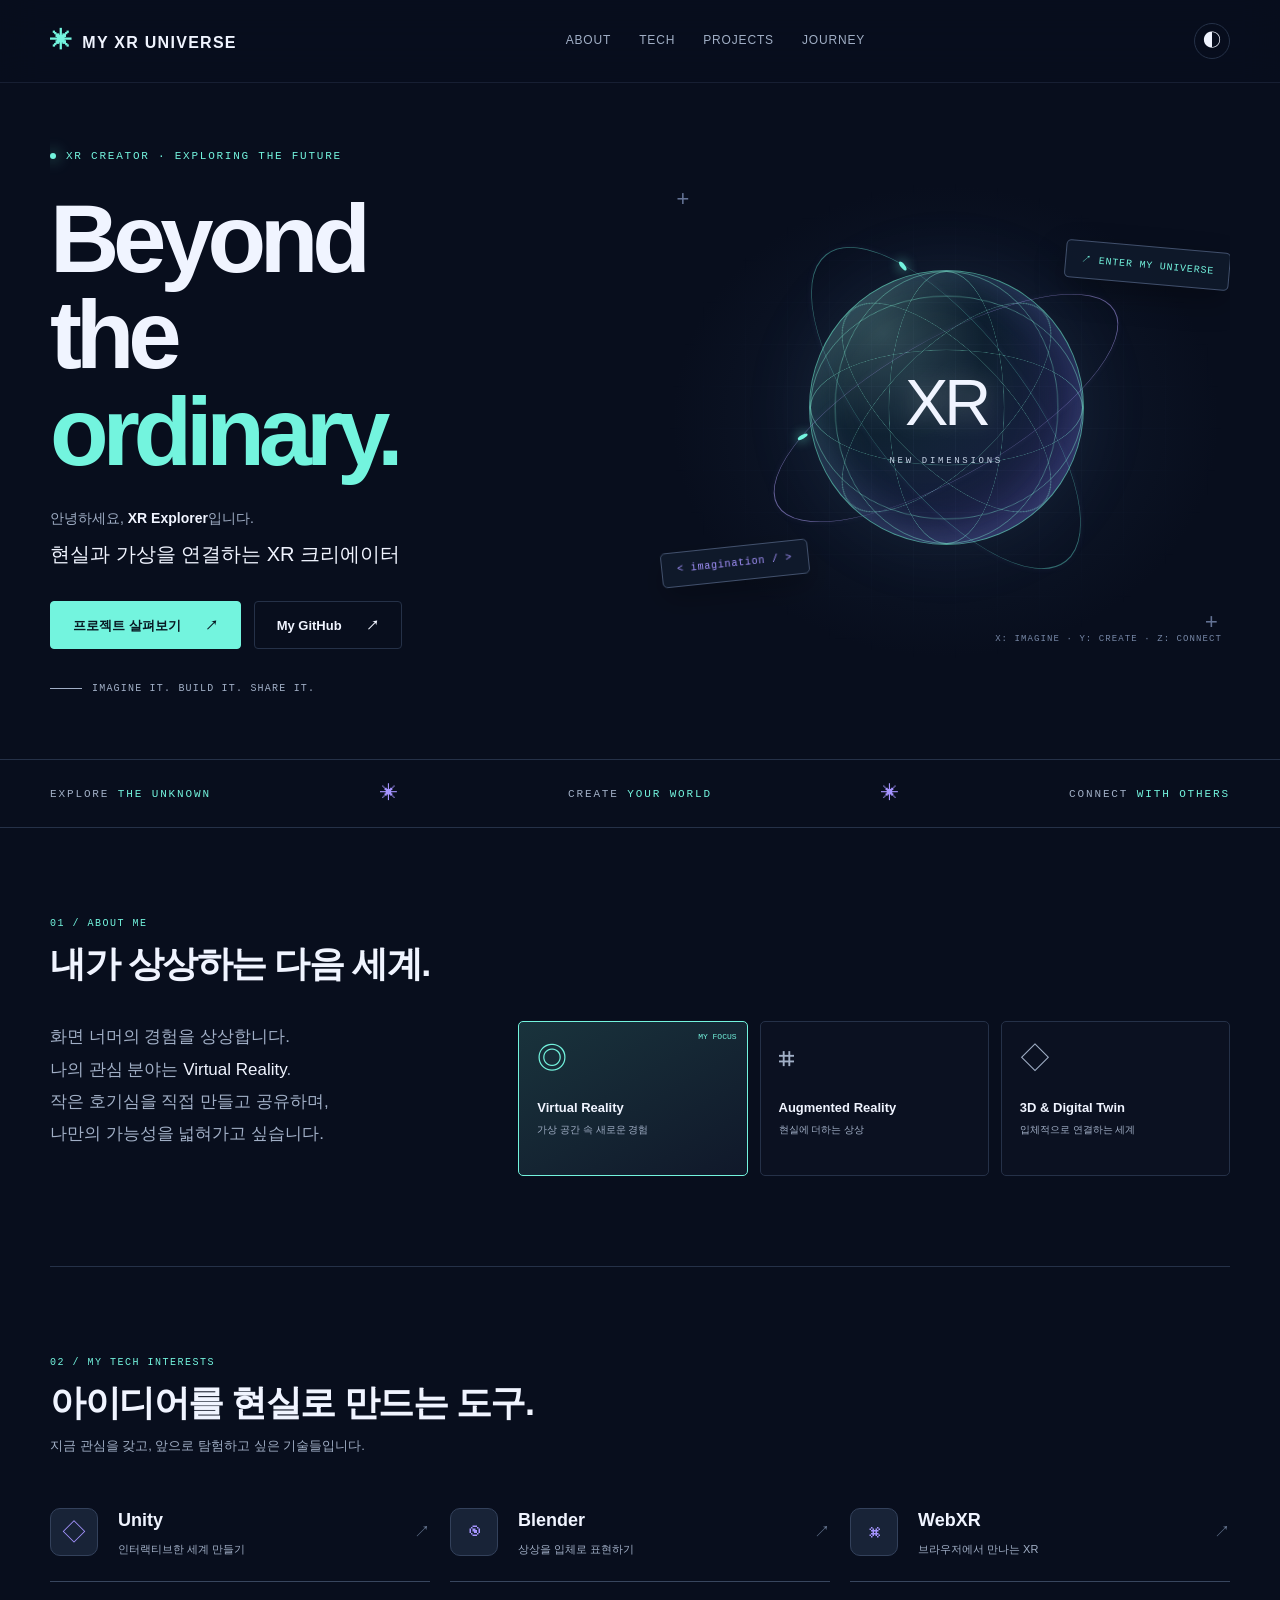
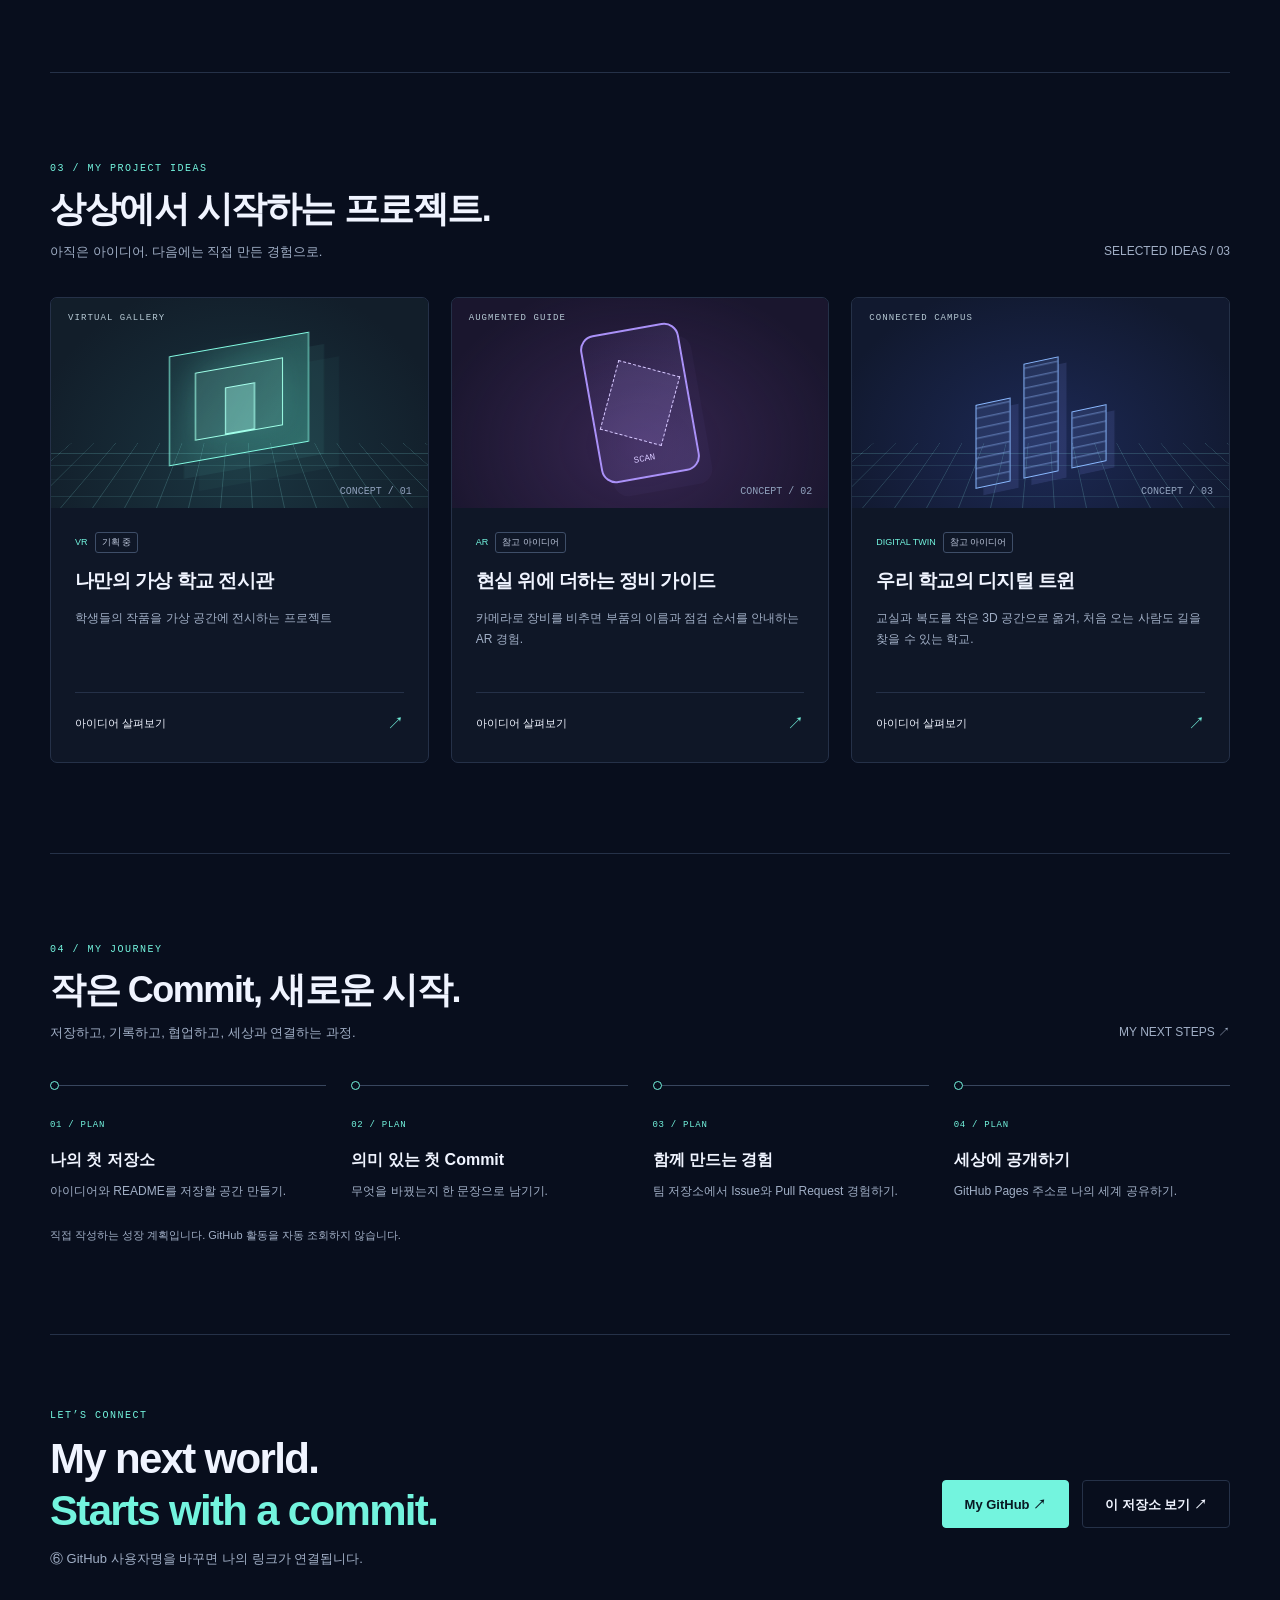
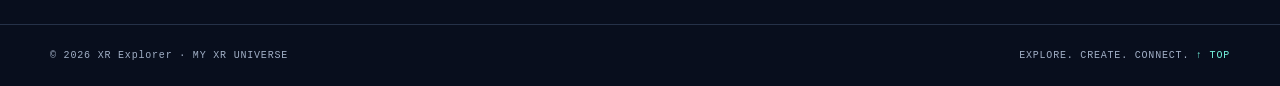
==== commit 69c6eae2: "Update GitHub username in index.html" ====
--- a/index.html
+++ b/index.html
@@ -25,7 +25,7 @@
     status: "기획 중"
   },
   // ⑥ 나의 GitHub 사용자명 (주소 전체가 아니라 아이디만)
-  githubUsername: "chloeisLovely"
+  githubUsername: "my-github-id"
 };
 // ===== 필수 수정 끝! 아래 코드는 그대로 사용하세요 =====
 </script>
@@ -38,7 +38,6 @@
 @media(max-width:760px){.wrap{width:calc(100% - 40px)}.nav{height:68px;gap:8px}.brand{font-size:13px}.brand b{font-size:19px}.menu{display:block;font-size:11px;white-space:nowrap;flex-shrink:0}.navlinks{display:none;position:absolute;top:68px;left:0;right:0;background:#0c1425;padding:22px;flex-wrap:wrap;border-bottom:1px solid var(--line)}.navlinks.open{display:flex}.hero{grid-template-columns:1fr;padding-top:48px;padding-bottom:20px;gap:0;min-height:auto}.hero h1{font-size:clamp(54px,17vw,94px);margin:24px 0}.tagline{max-width:440px;font-size:18px}.visual{height:380px;overflow:hidden;transform:scale(.88);width:100%;max-width:480px;justify-self:center;margin-top:5px}.orb{top:45px}.float-a{top:28px;right:2px}.float-b{bottom:45px;left:0}.coordinate{bottom:0}.ribbon .wrap{font-size:8px;letter-spacing:.09em}.ribbon .star{font-size:14px}.ribbon .last{display:none}.section{padding:57px 0}.section-top{align-items:flex-start;gap:15px}h2{font-size:29px}.about-layout{grid-template-columns:1fr;gap:24px}.about-copy{font-size:15px}.focus-grid{gap:8px}.focus-card{padding:21px 11px;min-height:147px}.focus-card h3{font-size:11px}.focus-card p{font-size:9px}.focus-label{font-size:7px}.tech-row{grid-template-columns:1fr;gap:6px}.tech-item{padding:15px 0}.projects{grid-template-columns:1fr;gap:22px}.project-art{height:230px}.project-body{padding:24px}.project h3{font-size:21px}.project p{font-size:13px;min-height:0}.project button{font-size:13px}.journey{grid-template-columns:1fr 1fr;row-gap:32px}.connect{flex-direction:column;align-items:flex-start;padding:55px 0}.connect h2{font-size:36px}.footer-inner{font-size:9px;flex-wrap:wrap}.text-link{font-size:10px}.theme{width:32px;height:32px}.nav-end{gap:9px}}
 @media(prefers-reduced-motion:reduce){html{scroll-behavior:auto}*,*:before,*:after{animation:none!important;transition:none!important}.btn:hover{transform:none}}
 
-@media(min-width:761px) and (max-width:900px){.navlinks{gap:10px}.nav{gap:14px}.brand{font-size:14px}}
 
 .hero{overflow:clip}
 </style>
@@ -46,7 +45,7 @@
 <body>
 
 <a class="skip" href="#main">본문으로 바로가기</a>
-<header><div class="wrap nav"><a class="brand" href="#main" aria-label="MY XR UNIVERSE 홈"><b>✳</b>MY XR UNIVERSE</a><nav class="navlinks" id="navigation" aria-label="주요 메뉴"><a href="templates.html">디자인 3종</a><a href="#about">ABOUT</a><a href="#tech">TECH</a><a href="#projects">PROJECTS</a><a href="#journey">JOURNEY</a></nav><div class="nav-end"><button class="theme" id="theme" aria-label="색상 테마 변경: 현재 시안" title="색상 테마 변경">◐</button><button class="menu" id="menu" aria-controls="navigation" aria-expanded="false">메뉴 +</button></div></div></header>
+<header><div class="wrap nav"><a class="brand" href="#main" aria-label="MY XR UNIVERSE 홈"><b>✳</b>MY XR UNIVERSE</a><nav class="navlinks" id="navigation" aria-label="주요 메뉴"><a href="#about">ABOUT</a><a href="#tech">TECH</a><a href="#projects">PROJECTS</a><a href="#journey">JOURNEY</a></nav><div class="nav-end"><button class="theme" id="theme" aria-label="색상 테마 변경: 현재 시안" title="색상 테마 변경">◐</button><button class="menu" id="menu" aria-controls="navigation" aria-expanded="false">메뉴 +</button></div></div></header>
 <main id="main"><noscript>이 포트폴리오는 JavaScript를 켜야 개인화된 내용과 프로젝트 상세 보기를 사용할 수 있습니다.</noscript>
 <section class="hero wrap" aria-labelledby="hero-title"><div><div class="eyebrow"><i class="dot"></i>XR CREATOR · EXPLORING THE FUTURE</div><h1 id="hero-title">Beyond<br>the <span>ordinary.</span></h1><p class="intro">안녕하세요, <strong id="nickname">XR Explorer</strong>입니다.</p><p class="tagline" id="tagline">현실과 가상을 연결하는 XR 크리에이터</p><div class="actions"><a class="btn primary" href="#projects">프로젝트 살펴보기 <span>↗</span></a><a class="btn github-link" href="#connect">My GitHub <span>↗</span></a></div><div class="hero-caption"><i></i>IMAGINE IT. BUILD IT. SHARE IT.</div></div>
 <div class="visual" role="img" aria-label="빛나는 궤도와 와이어프레임 구체로 표현한 XR 세계"><span class="cross one">+</span><span class="cross two">+</span><div class="orb"><i class="meridian"></i><i class="meridian"></i><i class="meridian"></i><i class="meridian"></i><i class="meridian"></i><i class="meridian"></i><div class="orbit"></div><div class="orbit second"></div><div class="orb-core">XR<small>NEW DIMENSIONS</small></div></div><div class="floating float-a">↗ ENTER MY UNIVERSE</div><div class="floating float-b">&lt; imagination / &gt;</div><div class="coordinate">X: IMAGINE · Y: CREATE · Z: CONNECT</div></div></section>
